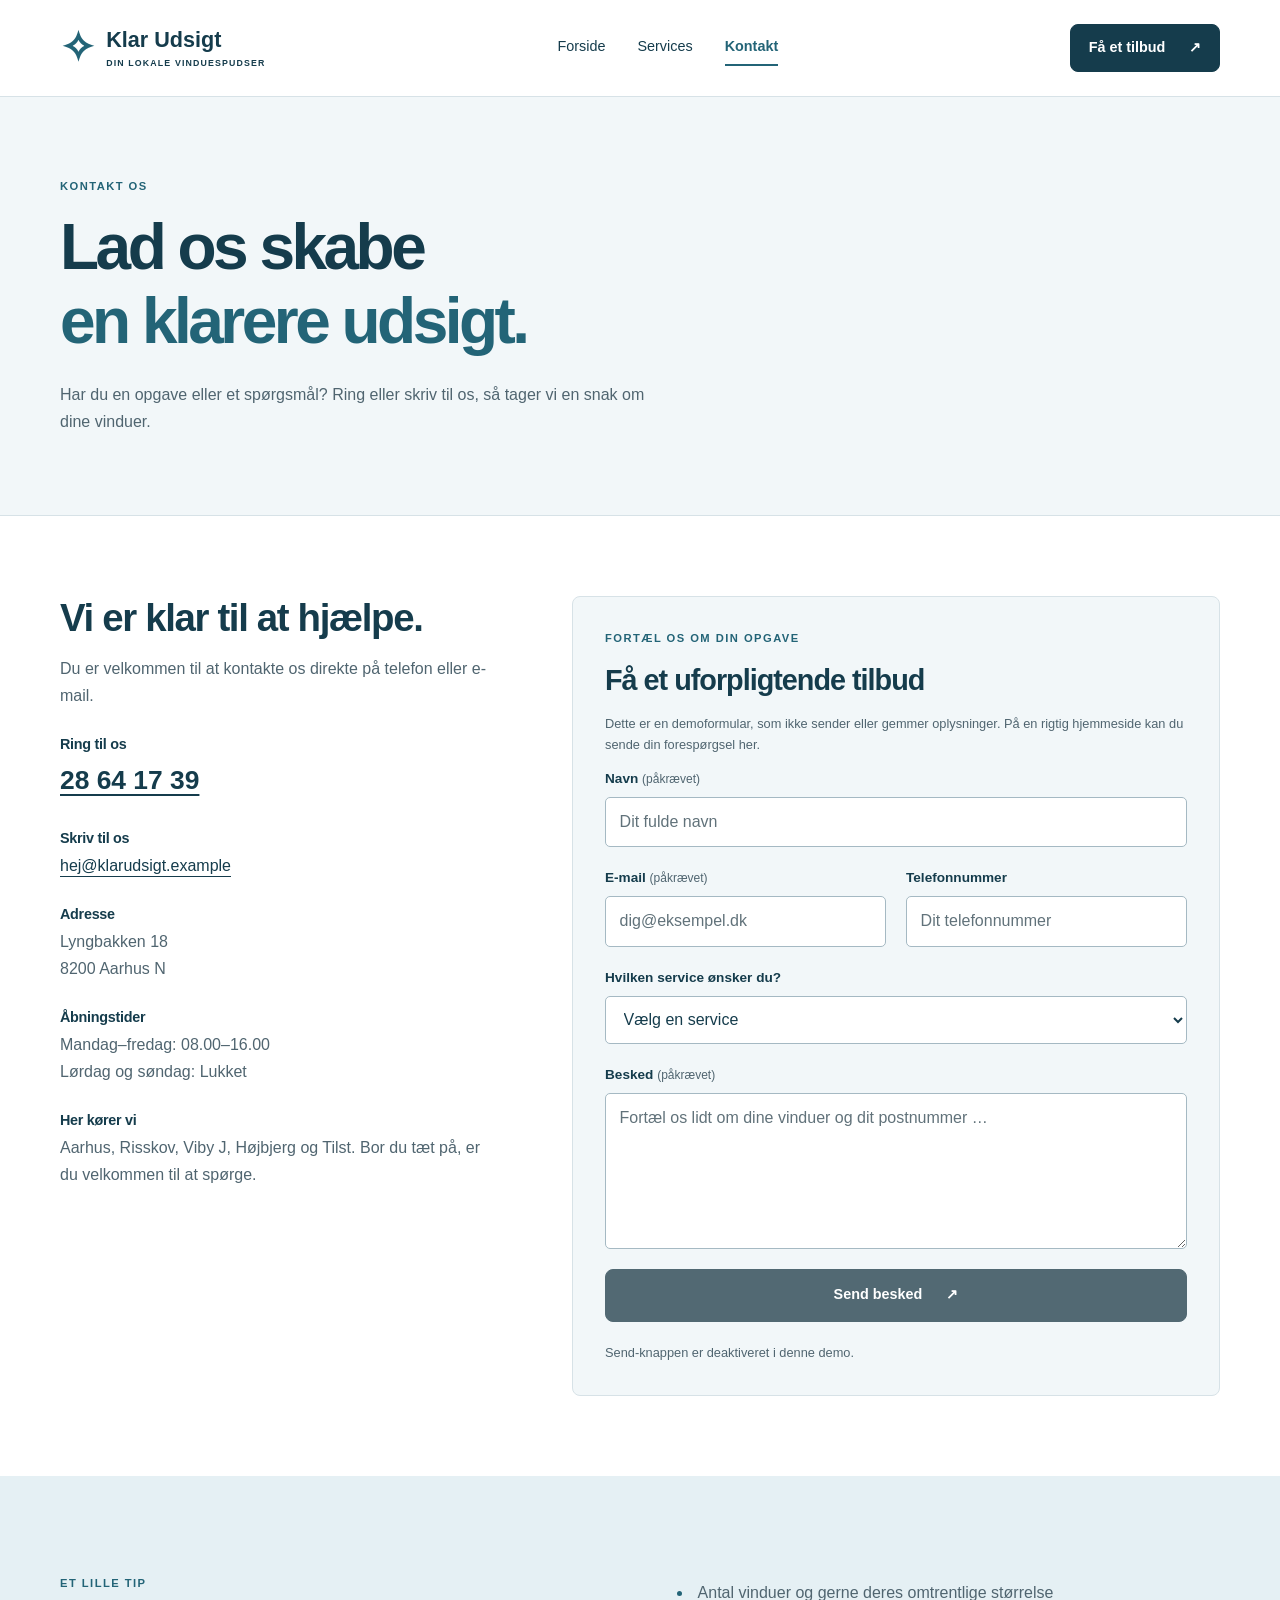
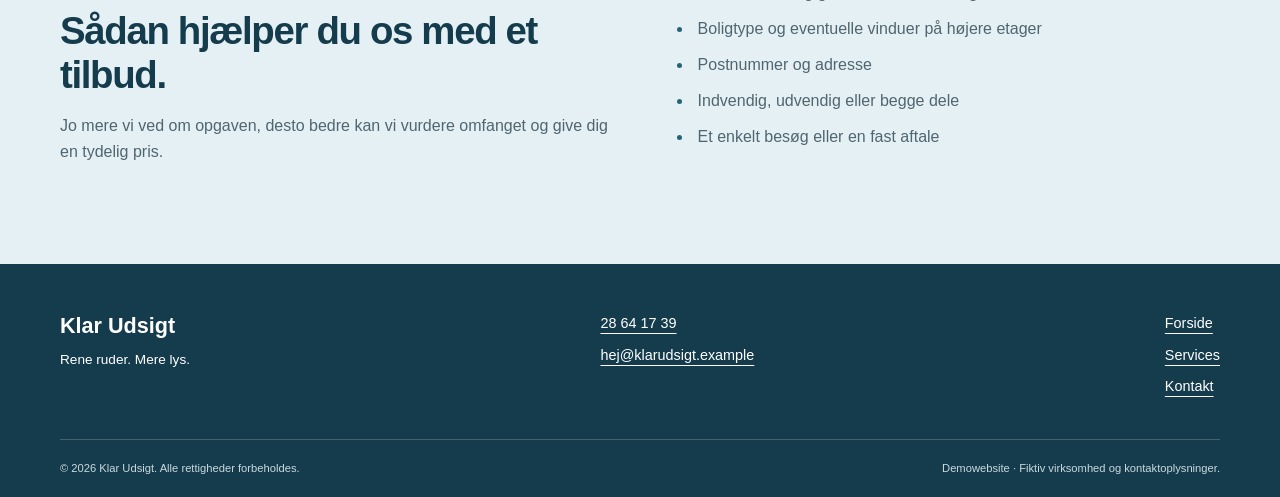
==== window-cleaning/contact.html @ c2a74394 "Nyt website til vinduespudseren" ====
<!DOCTYPE html>
<html lang="da">
<head>
    <meta charset="UTF-8">
    <meta name="viewport" content="width=device-width, initial-scale=1.0">
    <meta name="description" content="Kontakt Klar Udsigt om vinduespudsning i Aarhus og omegn. Se telefonnummer, e-mail og oplysninger til et tilbud.">
    <title>Kontakt og tilbud | Klar Udsigt</title>
    <link rel="stylesheet" href="css/styles.css">
</head>
<body>
    <a class="skip-link" href="#main-content">Spring til indhold</a>
    <!-- Fælles header og navigation -->
    <header class="site-header">
        <div class="container header-layout">
            <a class="brand" href="index.html" aria-label="Klar Udsigt – forsiden">
                <span class="brand-symbol" aria-hidden="true">✧</span>
                <span>Klar Udsigt<small>DIN LOKALE VINDUESPUDSER</small></span>
            </a>
            <nav class="main-navigation" aria-label="Hovednavigation">
                <a href="index.html">Forside</a>
                    <a href="services.html">Services</a>
                    <a href="contact.html" class="is-current" aria-current="page">Kontakt</a>
            </nav>
            <a class="button button-small header-contact" href="contact.html">Få et tilbud <span aria-hidden="true">↗</span></a>
        </div>
    </header>
    <main id="main-content">
        <!-- Introduktion til kontakt -->
        <section class="page-intro"><div class="container"><p class="eyebrow">KONTAKT OS</p><h1>Lad os skabe<br><span>en klarere udsigt.</span></h1><p>Har du en opgave eller et spørgsmål? Ring eller skriv til os, så tager vi en snak om dine vinduer.</p></div></section>
        <!-- Kontaktoplysninger og kontaktformular -->
        <section class="section-spacing"><div class="container contact-layout">
            <div class="contact-details">
                <h2>Vi er klar til at hjælpe.</h2>
                <p>Du er velkommen til at kontakte os direkte på telefon eller e-mail.</p>
                <address>
                    <div class="contact-item"><h3>Ring til os</h3><a class="contact-highlight" href="tel:+4528641739">28 64 17 39</a></div>
                    <div class="contact-item"><h3>Skriv til os</h3><a href="mailto:hej@klarudsigt.example">hej@klarudsigt.example</a></div>
                    <div class="contact-item"><h3>Adresse</h3><p>Lyngbakken 18<br>8200 Aarhus N</p></div>
                </address>
                <div class="contact-item"><h3>Åbningstider</h3><p>Mandag–fredag: 08.00–16.00<br>Lørdag og søndag: Lukket</p></div>
                <div class="contact-item"><h3>Her kører vi</h3><p>Aarhus, Risskov, Viby J, Højbjerg og Tilst. Bor du tæt på, er du velkommen til at spørge.</p></div>
            </div>
            <div class="form-panel">
                <p class="eyebrow">FORTÆL OS OM DIN OPGAVE</p><h2>Få et uforpligtende tilbud</h2>
                <p id="form-notice" class="form-notice">Dette er en demoformular, som ikke sender eller gemmer oplysninger. På en rigtig hjemmeside kan du sende din forespørgsel her.</p>
                <form class="contact-form" aria-describedby="form-notice">
                    <div class="form-field"><label for="name">Navn <span>(påkrævet)</span></label><input id="name" name="name" type="text" autocomplete="name" placeholder="Dit fulde navn" required></div>
                    <div class="form-row">
                        <div class="form-field"><label for="email">E-mail <span>(påkrævet)</span></label><input id="email" name="email" type="email" autocomplete="email" placeholder="dig@eksempel.dk" required></div>
                        <div class="form-field"><label for="phone">Telefonnummer</label><input id="phone" name="phone" type="tel" autocomplete="tel" placeholder="Dit telefonnummer"></div>
                    </div>
                    <div class="form-field"><label for="service">Hvilken service ønsker du?</label><select id="service" name="service"><option value="">Vælg en service</option><option value="privat">Privat vinduespudsning</option><option value="erhverv">Erhvervsvinduespudsning</option><option value="abonnement">Fast abonnementsordning</option><option value="raadgivning">Jeg er i tvivl – hjælp mig med at vælge</option></select></div>
                    <div class="form-field"><label for="message">Besked <span>(påkrævet)</span></label><textarea id="message" name="message" rows="5" placeholder="Fortæl os lidt om dine vinduer og dit postnummer …" required></textarea></div>
                    <button class="button" type="button" disabled>Send besked <span aria-hidden="true">↗</span></button>
                    <p class="form-caption">Send-knappen er deaktiveret i denne demo.</p>
                </form>
            </div>
        </div></section>
        <!-- Hjælp til at beskrive opgaven -->
        <section class="quote-help"><div class="container quote-help-layout"><div><p class="eyebrow">ET LILLE TIP</p><h2>Sådan hjælper du os med et tilbud.</h2><p>Jo mere vi ved om opgaven, desto bedre kan vi vurdere omfanget og give dig en tydelig pris.</p></div><ul class="check-list"><li>Antal vinduer og gerne deres omtrentlige størrelse</li><li>Boligtype og eventuelle vinduer på højere etager</li><li>Postnummer og adresse</li><li>Indvendig, udvendig eller begge dele</li><li>Et enkelt besøg eller en fast aftale</li></ul></div></section>
    </main>
    <!-- Fælles footer -->
    <footer class="site-footer">
        <div class="container footer-layout">
            <div><a class="brand footer-brand" href="index.html">Klar Udsigt</a><p>Rene ruder. Mere lys.</p></div>
            <address><a href="tel:+4528641739">28 64 17 39</a><a href="mailto:hej@klarudsigt.example">hej@klarudsigt.example</a></address>
            <nav class="footer-navigation" aria-label="Footernavigation"><a href="index.html">Forside</a><a href="services.html">Services</a><a href="contact.html">Kontakt</a></nav>
        </div>
        <div class="container footer-bottom"><small>© 2026 Klar Udsigt. Alle rettigheder forbeholdes.</small><small>Demowebsite · Fiktiv virksomhed og kontaktoplysninger.</small></div>
    </footer>
</body>
</html>
---- window-cleaning/css/styles.css ----
/* Fælles farver, afstande og typografi */
:root {
    --color-ink: #153c4c;
    --color-muted: #506570;
    --color-accent: #236477;
    --color-white: #ffffff;
    --color-soft: #f2f7f9;
    --color-blue: #e5f0f4;
    --color-border: #d7e2e7;
    --space-small: 1rem;
    --space-medium: 1.5rem;
    --space-large: 3rem;
    --section-space: 4rem;
    --radius: 8px;
    --content-width: 1160px;
}

* { box-sizing: border-box; }
html { scroll-padding-top: 1rem; }
body {
    margin: 0;
    color: var(--color-ink);
    background: var(--color-white);
    font-family: Arial, Helvetica, sans-serif;
    font-size: 1rem;
    line-height: 1.65;
}
img { display: block; max-width: 100%; height: auto; }
a { color: inherit; text-underline-offset: 5px; }
a:hover { color: var(--color-accent); }
button, input, select, textarea { font: inherit; }
h1, h2, h3, p { margin-top: 0; }
h1, h2, h3 { line-height: 1.15; }
h1 { margin-bottom: 1.5rem; font-size: clamp(2.7rem, 6vw, 5.5rem); letter-spacing: -0.055em; }
h2 { margin-bottom: 1rem; font-size: clamp(1.8rem, 3vw, 2.6rem); letter-spacing: -0.035em; }
h3 { font-size: 1.3rem; letter-spacing: -0.02em; }
p { color: var(--color-muted); }
address { font-style: normal; }
:focus-visible { outline: 3px solid #267caa; outline-offset: 5px; }
.container { width: min(calc(100% - 2.5rem), var(--content-width)); margin-inline: auto; }
.section-spacing { padding-block: var(--section-space); }
.eyebrow { margin-bottom: 1rem; color: var(--color-accent); font-size: 0.7rem; font-weight: 700; letter-spacing: 0.13em; }
.skip-link { position: absolute; top: -100px; left: 1rem; z-index: 10; padding: 0.75rem 1rem; background: var(--color-white); }
.skip-link:focus { top: 1rem; }

/* Header og navigation */
.site-header { padding-block: 1.3rem; border-bottom: 1px solid var(--color-border); }
.header-layout { display: flex; flex-wrap: wrap; align-items: center; justify-content: space-between; gap: 1.5rem; }
.brand { display: flex; align-items: center; gap: 0.7rem; color: var(--color-ink); font-size: 1.35rem; font-weight: 700; line-height: 1.3; text-decoration: none; }
.brand-symbol { font-size: 2.6rem; color: var(--color-accent); }
.brand small { display: block; margin-top: 4px; font-size: 0.55rem; letter-spacing: 0.13em; }
.main-navigation { display: flex; flex-basis: 100%; justify-content: center; gap: 2rem; }
.main-navigation a { padding-block: 0.35rem; border-bottom: 2px solid transparent; font-size: 0.9rem; text-decoration: none; }
.main-navigation a:hover, .main-navigation .is-current { color: var(--color-accent); border-bottom-color: var(--color-accent); }
.main-navigation .is-current { font-weight: 700; }
.header-contact { display: none !important; }

/* Knapper og tekstlinks */
.button { display: inline-flex; min-height: 48px; align-items: center; justify-content: center; gap: 1.5rem; padding: 0.85rem 1.35rem; border: 1px solid var(--color-ink); border-radius: var(--radius); color: var(--color-white); background: var(--color-ink); font-size: 0.9rem; font-weight: 700; text-decoration: none; cursor: pointer; transition: background-color 150ms ease; }
.button:hover { color: var(--color-white); background: var(--color-accent); }
.button-small { padding: 0.65rem 1.1rem; }
.text-link { display: inline-flex; align-items: center; gap: 0.7rem; font-size: 0.9rem; font-weight: 700; }

/* Forsidens hero */
.hero { padding-block: 3rem; background: linear-gradient(110deg, var(--color-soft), var(--color-white)); }
.hero-layout { display: grid; gap: 2.5rem; align-items: center; }
.hero-content .eyebrow { display: flex; align-items: center; gap: 0.5rem; }
.status-dot { flex-shrink: 0; width: 7px; height: 7px; border-radius: 50%; background: var(--color-accent); }
.hero-company { margin-bottom: 0.65rem; color: var(--color-ink); font-weight: 700; }
h1 span { color: var(--color-accent); }
.hero-description { max-width: 460px; font-size: 1.05rem; }
.hero-actions { display: flex; flex-wrap: wrap; align-items: center; gap: 1.5rem; margin-top: 1.8rem; }
.hero-note { margin-top: 1.5rem; margin-bottom: 0; font-size: 0.8rem; }
.hero-visual { position: relative; padding-bottom: 1.5rem; }
.hero-visual > img { width: 100%; aspect-ratio: 6 / 5; object-fit: cover; border-radius: var(--radius); }
.image-caption { position: absolute; bottom: 0; left: 1rem; right: 1rem; display: flex; align-items: center; gap: 1rem; padding: 1rem 1.5rem; border: 1px solid var(--color-border); border-radius: var(--radius); background: var(--color-white); }
.caption-symbol { font-size: 2rem; color: var(--color-accent); }
.image-caption strong, .image-caption div span { display: block; }
.image-caption div span { color: var(--color-muted); font-size: 0.8rem; }

/* Fordele og servicekort */
.benefits { border-block: 1px solid var(--color-border); }
.benefits-grid { display: grid; gap: 1.8rem; padding-block: 2rem; }
.benefit { display: flex; gap: 1rem; align-items: flex-start; }
.benefit-number { padding-top: 0.15rem; color: var(--color-accent); font-size: 0.8rem; }
.benefit h2 { margin-bottom: 0.4rem; font-size: 1rem; letter-spacing: 0; }
.benefit p { margin-bottom: 0; font-size: 0.85rem; }
.section-heading { display: flex; flex-wrap: wrap; align-items: flex-end; justify-content: space-between; gap: 1rem; margin-bottom: 2rem; }
.section-heading h2 { max-width: 500px; margin-bottom: 0; }
.section-heading > a { flex-shrink: 0; }
.service-grid { display: grid; gap: 1.5rem; }
.service-card { overflow: hidden; border: 1px solid var(--color-border); border-radius: var(--radius); }
.service-image-link { display: block; }
.service-card img { width: 100%; aspect-ratio: 4 / 3; object-fit: cover; }
.service-card-content { padding: 1.5rem; }
.service-card .eyebrow { display: block; font-size: 0.6rem; }
.service-card h3 { margin-bottom: 0.8rem; }
.service-card p { font-size: 0.9rem; }
.about-section { background: var(--color-soft); }
.about-layout { display: grid; align-items: center; gap: 2rem; }
.about-layout img { width: 100%; border-radius: var(--radius); }

/* Servicesiden og kontaktopfordring */
.page-intro { padding-block: var(--section-space); background: var(--color-soft); border-bottom: 1px solid var(--color-border); }
.page-intro h1 { font-size: clamp(2.5rem, 5vw, 4.2rem); }
.page-intro p:last-child { max-width: 590px; margin-bottom: 0; }
.service-details { display: grid; gap: 3rem; }
.service-detail { display: grid; gap: 2rem; align-items: center; scroll-margin-top: 2rem; }
.service-detail + .service-detail { padding-top: 3rem; border-top: 1px solid var(--color-border); }
.service-detail img { width: 100%; border-radius: var(--radius); }
.check-list { padding-left: 1.3rem; margin-block: 1.5rem; color: var(--color-muted); }
.check-list li { padding-left: 0.3rem; margin-bottom: 0.6rem; }
.check-list li::marker { color: var(--color-accent); }
.cta-section, .quote-help { padding-block: var(--section-space); background: var(--color-blue); }
.cta-layout { display: flex; flex-wrap: wrap; align-items: center; justify-content: space-between; gap: 1.5rem; }
.cta-layout h2 { max-width: 600px; }
.cta-layout p:last-child { margin-bottom: 0; }

/* Kontaktoplysninger og formular */
.contact-layout { display: grid; align-items: start; gap: 2.5rem; }
.contact-item { margin-top: 1.7rem; }
.contact-item h3 { margin-bottom: 0.4rem; font-size: 0.9rem; }
.contact-item p { margin-bottom: 0; }
.contact-item a { overflow-wrap: anywhere; }
.contact-highlight { font-size: 1.65rem; font-weight: 700; }
.form-panel { padding: 1.5rem; border: 1px solid var(--color-border); border-radius: var(--radius); background: var(--color-soft); }
.form-panel h2 { font-size: 1.8rem; }
.form-notice, .form-caption { font-size: 0.8rem; }
.contact-form, .form-field, .form-row { display: grid; gap: 1.25rem; }
.form-field { gap: 0.4rem; min-width: 0; }
.form-field label { font-size: 0.85rem; font-weight: 700; }
.form-field label span { color: var(--color-muted); font-size: 0.75rem; font-weight: 400; }
input, select, textarea { width: 100%; min-width: 0; min-height: 48px; padding: 0.7rem 0.85rem; border: 1px solid #a5b9c3; border-radius: 5px; color: var(--color-ink); background: var(--color-white); }
input::placeholder, textarea::placeholder { color: #61727a; opacity: 1; }
textarea { resize: vertical; }
.button:disabled { color: var(--color-white); background: #526973; border-color: #526973; cursor: not-allowed; }
.form-caption { margin-bottom: 0; }
.quote-help-layout { display: grid; gap: 1rem; align-items: center; }
.quote-help-layout p:last-child { margin-bottom: 0; }

/* Footer */
.site-footer { padding-top: 3rem; color: var(--color-white); background: var(--color-ink); }
.footer-layout { display: flex; flex-wrap: wrap; justify-content: space-between; gap: 2rem; padding-bottom: 2.5rem; }
.footer-brand, .site-footer p { color: var(--color-white); }
.site-footer p { margin-top: 0.6rem; margin-bottom: 0; font-size: 0.85rem; }
.site-footer address, .footer-navigation { display: flex; flex-direction: column; gap: 0.5rem; font-size: 0.9rem; }
.site-footer a:hover { color: #b5dfef; }
.footer-bottom { display: flex; flex-wrap: wrap; justify-content: space-between; gap: 0.5rem 2rem; padding-block: 1.2rem; border-top: 1px solid #43616e; color: #c9d9e0; }
.footer-bottom small { font-size: 0.7rem; }

/* Tablet: flere kolonner og samlet navigation */
@media (min-width: 640px) {
    .main-navigation { flex-basis: auto; }
    .benefits-grid { grid-template-columns: repeat(3, minmax(0, 1fr)); gap: 1.5rem; }
    .service-grid { grid-template-columns: repeat(2, minmax(0, 1fr)); }
    .form-panel { padding: 2rem; }
    .form-row { grid-template-columns: repeat(2, minmax(0, 1fr)); }
}

/* Desktop: rummelige layouts med to eller tre kolonner */
@media (min-width: 960px) {
    :root { --section-space: 5rem; }
    .header-contact { display: inline-flex !important; }
    .hero { padding-block: 4rem; }
    .hero-layout { grid-template-columns: 1fr 1fr; gap: 3.5rem; }
    .hero-visual { padding-bottom: 1.7rem; }
    .image-caption { left: -1.5rem; right: auto; min-width: 280px; }
    .service-grid { grid-template-columns: repeat(3, minmax(0, 1fr)); }
    .about-layout, .service-detail { grid-template-columns: 1fr 1fr; gap: 4rem; }
    .contact-layout { grid-template-columns: 0.8fr 1.2fr; gap: 5rem; }
    .quote-help-layout { grid-template-columns: 1fr 1fr; gap: 4rem; }
}

@media (prefers-reduced-motion: reduce) {
    .button { transition: none; }
}
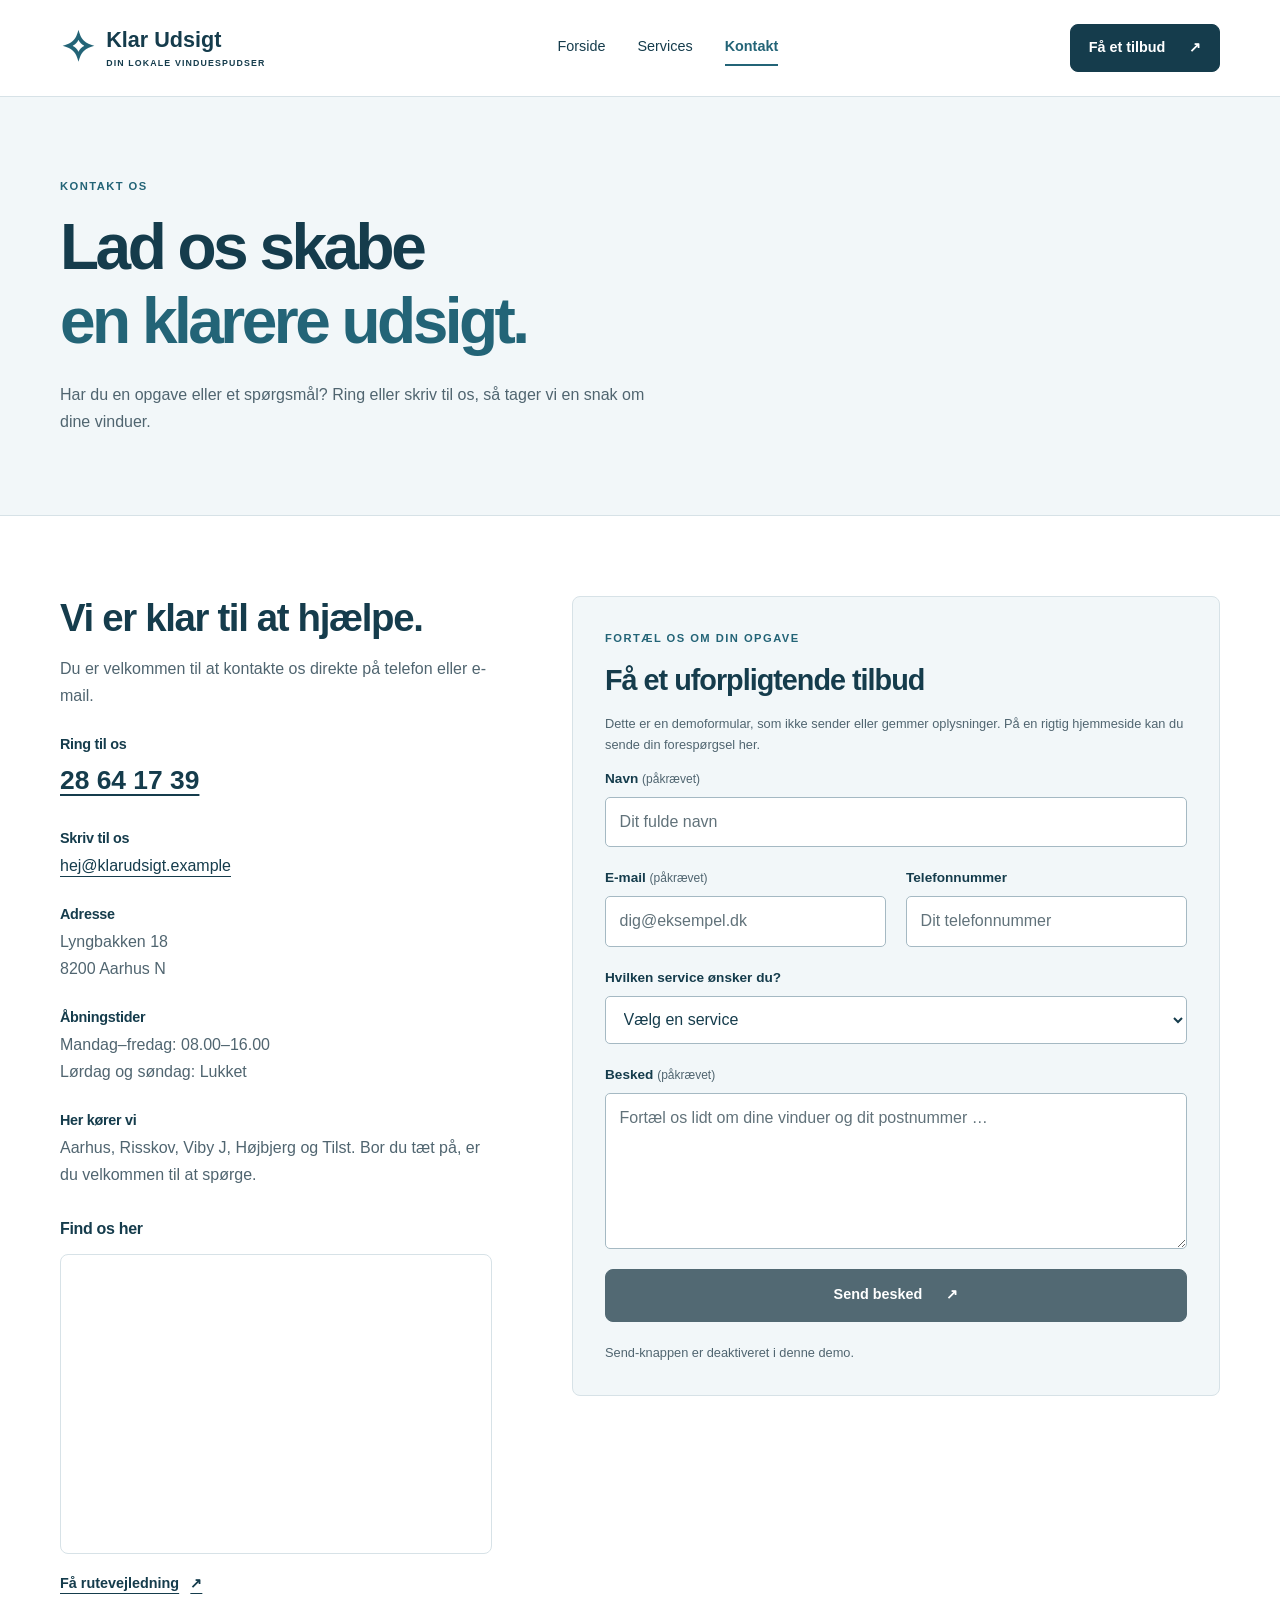
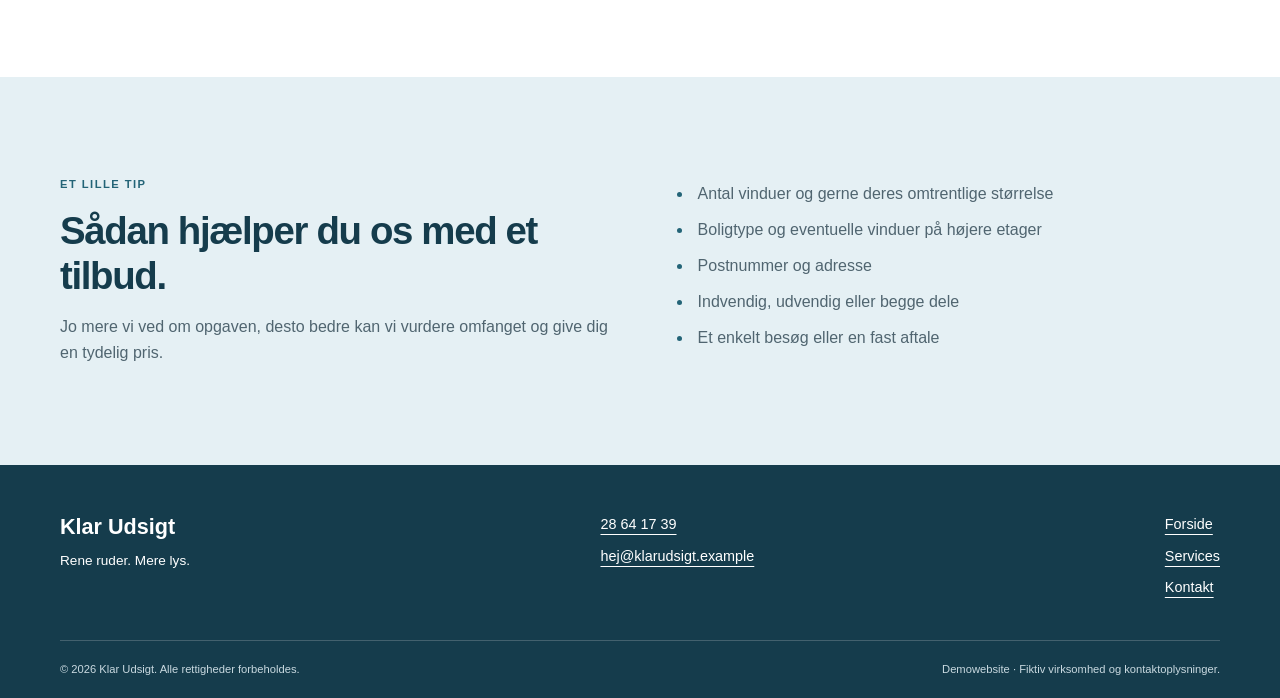
==== commit 3117aba1: "Nyt website til vinduespudseren" ====
--- a/window-cleaning/contact.html
+++ b/window-cleaning/contact.html
@@ -39,6 +39,19 @@
                 </address>
                 <div class="contact-item"><h3>Åbningstider</h3><p>Mandag–fredag: 08.00–16.00<br>Lørdag og søndag: Lukket</p></div>
                 <div class="contact-item"><h3>Her kører vi</h3><p>Aarhus, Risskov, Viby J, Højbjerg og Tilst. Bor du tæt på, er du velkommen til at spørge.</p></div>
+                <div class="contact-map">
+                    <h3>Find os her</h3>
+                    <iframe
+                        src="https://www.google.com/maps?q=Lyngbakken%2018%2C%208200%20Aarhus%20N%2C%20Danmark&amp;output=embed"
+                        title="Kort over vores adresse: Lyngbakken 18, 8200 Aarhus N"
+                        width="600"
+                        height="300"
+                        loading="lazy"
+                        referrerpolicy="no-referrer-when-downgrade"
+                        allowfullscreen>
+                    </iframe>
+                    <a class="text-link" href="https://www.google.com/maps/dir/?api=1&amp;destination=Lyngbakken%2018%2C%208200%20Aarhus%20N%2C%20Danmark" target="_blank" rel="noopener noreferrer">Få rutevejledning <span aria-hidden="true">↗</span></a>
+                </div>
             </div>
             <div class="form-panel">
                 <p class="eyebrow">FORTÆL OS OM DIN OPGAVE</p><h2>Få et uforpligtende tilbud</h2>
--- a/window-cleaning/css/styles.css
+++ b/window-cleaning/css/styles.css
@@ -123,6 +123,9 @@
 .contact-item p { margin-bottom: 0; }
 .contact-item a { overflow-wrap: anywhere; }
 .contact-highlight { font-size: 1.65rem; font-weight: 700; }
+.contact-map { margin-top: 2rem; }
+.contact-map h3 { font-size: 1rem; }
+.contact-map iframe { display: block; width: 100%; height: 300px; margin-bottom: 1rem; border: 1px solid var(--color-border); border-radius: var(--radius); }
 .form-panel { padding: 1.5rem; border: 1px solid var(--color-border); border-radius: var(--radius); background: var(--color-soft); }
 .form-panel h2 { font-size: 1.8rem; }
 .form-notice, .form-caption { font-size: 0.8rem; }
